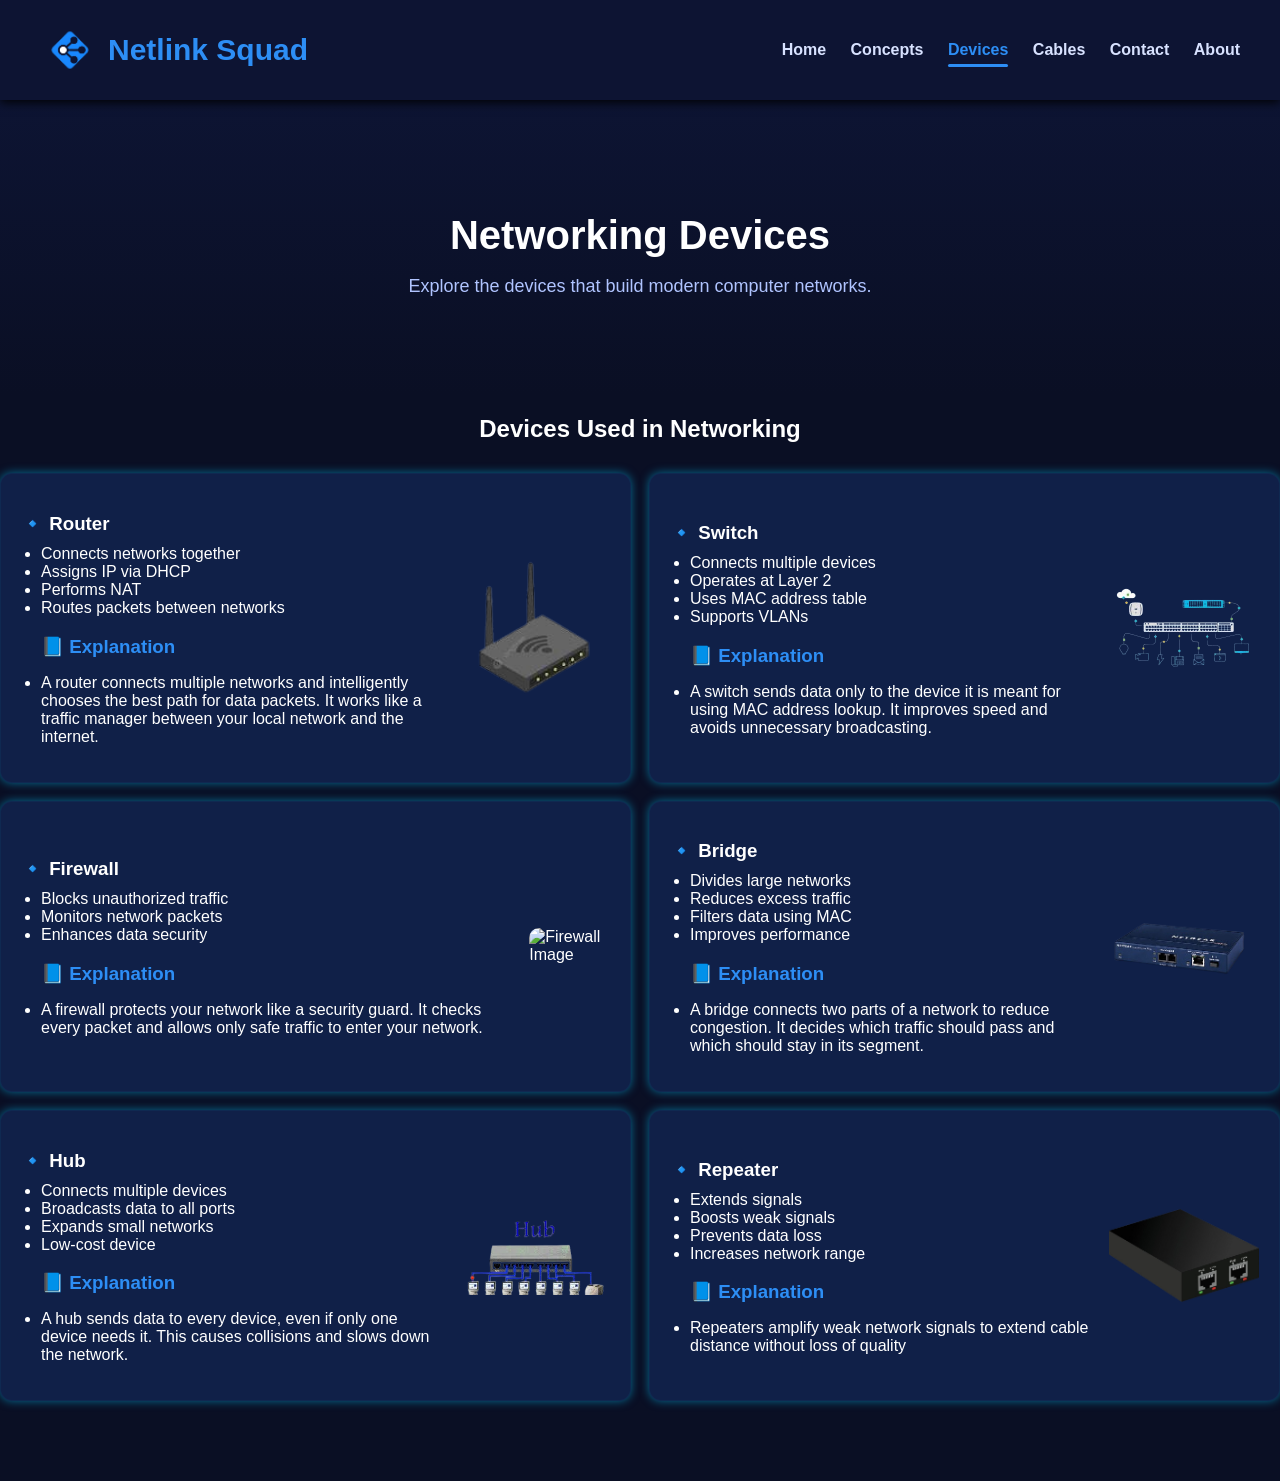
==== devices.html @ 97db8aad "Add files via upload" ====
<!DOCTYPE html>
<html lang="en">

<head>
    <meta charset="UTF-8">
    <meta name="viewport" content="width=device-width, initial-scale=1.0">
    <title>Networking Devices</title>
    <link rel="stylesheet" href="style.css">

    <style>
        .exp{
            color: #2D8EF5;
        }
        .req-card {
            display: flex;
            justify-content: space-between;
            align-items: center;
            padding: 20px;
            border-radius: 12px;
            background: #102048;
            box-shadow: 0px 0px 10px #00c8ff80;
        }

        .req-card img {
            width: 150px;
            border-radius: 10px;
            margin-left: 20px;
        }

        .req-card ul {
            margin: 0;
            padding-left: 20px;
        }

        .req-card h3 {
            margin-bottom: 10px;
        }

        /* Mobile view fix */
        @media (max-width: 700px) {
            .req-card {
                flex-direction: column;
                text-align: center;
            }

            .req-card img {
                margin: 15px auto 0;
            }
        }
    </style>
</head>

<body>

    <!-- Header -->
    <header>
        <div class="logo">
            <img src="logo.png" alt="Logo">
            <span>Netlink Squad</span>
        </div>
        <nav>
            <a href="index.html">Home</a>
            <a href="Concepts.html">Concepts</a>
            <a class="active" href="devices.html">Devices</a>
            <a href="cable.html">Cables</a>
            <a href="contact.html">Contact</a>
            <a href="about.html">About</a>
        </nav>
    </header>

    <section class="hero">
        <h1>Networking Devices</h1>
        <p>Explore the devices that build modern computer networks.</p>
    </section>

    <section class="network-guide">
        <h2>Devices Used in Networking</h2>

        <div class="requirement-grid">

            <!-- Router -->
            <div class="req-card">
                <div>
                    <h3>🔹 Router</h3>
                    <ul>
                        <li>Connects networks together</li>
                        <li>Assigns IP via DHCP</li>
                        <li>Performs NAT</li>
                        <li>Routes packets between networks</li>
                        <h3 class="exp">📘 Explanation </h3>
                        <li>
                            <p>A router connects multiple networks and intelligently chooses the best path
                                for data packets. It works like a traffic manager between your local network
                                and the internet.</p>
                        </li>
                    </ul>
                </div>
                <img src="router1.png" alt="Router Image">
            </div>
            
            <!-- Switch -->
            <div class="req-card">
                <div>
                    <h3>🔹 Switch</h3>
                    <ul>
                        <li>Connects multiple devices</li>
                        <li>Operates at Layer 2</li>
                        <li>Uses MAC address table</li>
                        <li>Supports VLANs</li>
                        <h3 class="exp">📘 Explanation</h3>
                        <li>
                            <p>A switch sends data only to the device it is meant for using MAC address lookup. It improves speed
                    and avoids unnecessary broadcasting.</p>
                        </li>
                    </ul>
                </div>
                <img src="switch1.png" alt="Switch Image">
            </div>
            
            <!-- Firewall -->
            <div class="req-card">
                <div>
                    <h3>🔹 Firewall</h3>
                    <ul>
                        <li>Blocks unauthorized traffic</li>
                        <li>Monitors network packets</li>
                        <li>Enhances data security</li>
                        <h3 class="exp">📘 Explanation</h3>
                        <li>
                            <p>A firewall protects your network like a security guard. It checks every packet and allows only safe
                    traffic to enter your network.</p>
                        </li>
                    </ul>
                </div>
                <img src="firewall2.jpg" alt="Firewall Image">
            </div>
            
            <!-- Bridge -->
            <div class="req-card">
                <div>
                    <h3>🔹 Bridge</h3>
                    <ul>
                        <li>Divides large networks</li>
                        <li>Reduces excess traffic</li>
                        <li>Filters data using MAC</li>
                        <li>Improves performance</li>
                        <h3 class="exp">📘 Explanation</h3>
                        <li>
                            <p>A bridge connects two parts of a network to reduce congestion. It decides which traffic should pass
                    and which should stay in its segment.</p>
                        </li>
                    </ul>
                </div>
                <img src="bridge1.png" alt="Bridge Image">
            </div>
            
            <!-- Hub -->
            <div class="req-card">
                <div>
                    <h3>🔹 Hub</h3>
                    <ul>
                        <li>Connects multiple devices</li>
                        <li>Broadcasts data to all ports</li>
                        <li>Expands small networks</li>
                        <li>Low-cost device</li>
                        <h3 class="exp">📘 Explanation</h3>
                        <li>
                            <p>A hub sends data to every device, even if only one device needs it. This causes collisions and slows
                    down the network.</p>
                        </li>
                    </ul>
                </div>
                <img src="hub1.png" alt="Hub Image">
            </div>
            
            <!-- Repeater -->
            <div class="req-card">
                <div>
                    <h3>🔹 Repeater</h3>
                    <ul>
                        <li>Extends signals</li>
                        <li>Boosts weak signals</li>
                        <li>Prevents data loss</li>
                        <li>Increases network range</li>
                        <h3 class="exp">📘 Explanation </h3>
                        <li>
                            <p>Repeaters amplify weak network signals to extend cable distance without loss of quality</p>
                        </li>
                    </ul>
                </div>
                <img src="repeater1.png" alt="Repeater Image">
            </div>
            
        </div>
    </section>
    

</body>

</html>
---- style.css ----
/* --------------------------------------------------
   GLOBAL STYLES
-------------------------------------------------- */
/* -------------------------------------
   BASE STYLING
-------------------------------------- */
body {
    margin: 0;
    padding: 0;
    background: #0a0f24;
    font-family: Arial, sans-serif;
    color: white;
     padding-top: 100px;
      padding-bottom: 80px; 
}

h1, h2, h3 {
    font-weight: bold;
}

/* ROOT COLORS */
:root{
    --bg:#050814;
    --panel:#0a1230;
    --accent:#00d0ff;
    --accent-2:#2be9ff;
    --muted:#b6c4ff;
    --card:#0f2144;
    --rounded:14px;
}

/* RESET */
* { box-sizing: border-box; }

/* -------------------------------------
   HEADER
-------------------------------------- */
/* -------------------------------------
   HEADER (UPDATED)
-------------------------------------- */
header {
    display: flex;
    justify-content: space-between;
    padding: 20px 40px;
    align-items: center;
    background: #0d1433;
    box-shadow: 0px 2px 10px #000;
    position: fixed;
    top: 0;
    width: 100%;
    z-index: 999;
}

header .logo {
    font-size: 30px;
    font-weight: bold;
    color: #2D8EF5;   /* SAME COLOR AS LOGO */
}

/* Simple logo without background, box, or shadow */
.logo {
    display: flex;
    align-items: center;
    gap: 8px;
    font-weight: 800;
    color: #2D8EF5;   /* SAME COLOR AS LOGO */
    font-size: 30px;
}

.logo img {
    width: 60px;
    height: 60px;
    object-fit: contain;
    background: none;
    box-shadow: none;
    border: none;
    border-radius: 0;
}



/* NAV LINKS UPDATED */
nav a {
    margin-left: 20px;
    text-decoration: none;
    color: #d8e2ff;
    font-size: 16px;
    font-weight: 600;        /* TEXT BOLDER */
    padding-bottom: 6px;     /* space for underline */
    position: relative;
    transition: 0.3s;
}

/* Hover underline */
nav a:hover::after {
    width: 100%;
}

nav a:hover {
    color: #2D8EF5;
}

/* White underline for active page */
nav a.active::after {
    content: "";
    position: absolute;
    bottom: -3px;
    left: 0;
    width: 100%;
    height: 3px;
    background: #2D8EF5;   /* ACTIVE PAGE LINE */
    border-radius: 2px;
}

/* Hover + active text color */
nav a.active {
    color: #2D8EF5;
}

/* Underline animation base */
nav a::after {
    content: "";
    position: absolute;
    bottom: -3px;
    left: 0;
    width: 0;
    height: 3px;
    background:  #2D8EF5;
    border-radius: 2px;
    transition: 0.3s;
}


/* -------------------------------------
   HERO SECTION
-------------------------------------- */
.hero {
    text-align: center;
    padding: 80px 20px;
    background: linear-gradient(180deg, #0d1433, #0a0f24);
}

.hero h1 {
    font-size: 40px;
    margin-bottom: 10px;
}

.hero p {
    font-size: 18px;
    color: #b0c4ff;
}

.container {
    width: 85%;
    max-width: 1100px;
    margin: auto;
}
/* Diagram Section */
.diagram-section {
    text-align: center;
    padding: 60px 20px;
}

.diagram-section h2 {
    font-size: 28px;
    margin-bottom: 40px;
}

/* Network Diagram */
.network-diagram {
    display: flex;
    justify-content: center;
    align-items: center;
    gap: 40px;
}

/* Devices */
.device {
    background: #131c3d;
    padding: 20px 35px;
    border-radius: 10px;
    font-size: 18px;
    box-shadow: 0px 0px 12px #00d0ff;
    animation: glow 2s infinite alternate;
}

/* Animated Lines */
.line {
    width: 130px;
    height: 4px;
    background: #00d0ff;
    position: relative;
    overflow: hidden;
}

.line::before {
    content: "";
    width: 25px;
    height: 4px;
    background: yellow;
    position: absolute;
    left: 0;
    animation: move 1.4s linear infinite;
}

/* Glow Animation */
@keyframes glow {
    0% { box-shadow: 0px 0px 5px #00d0ff; }
    100% { box-shadow: 0px 0px 20px #00d0ff; }
}

/* Packet Flow Animation */
@keyframes move {
    0% { left: 0; }
    100% { left: 130px; }
}

/* Responsive */
@media (max-width: 768px) {
    .network-diagram {
        flex-direction: column;
        gap: 20px;
    }
    .line {
        width: 4px;
        height: 80px;
    }
    .line::before {
        width: 4px;
        height: 20px;
        animation: move-vertical 1.3s linear infinite;
    }
}

@keyframes move-vertical {
    0% { top: 0; }
    100% { top: 80px; }
}

/* -------------------------------------
   HOMEPAGE TAB BUTTONS
-------------------------------------- */
.tabs-home {
    margin-top: 35px;
    display: flex;
    gap: 12px;
    flex-wrap: wrap;
}

.tab-btn {
    padding: 14px 22px;
    background: linear-gradient(180deg, rgba(255,255,255,0.04), rgba(255,255,255,0.02));
    border: 1px solid rgba(0,208,255,0.2);
    border-radius: 12px;
    color: var(--muted);
    font-weight: bold;
    text-decoration: none;
    font-size: 15px;
    box-shadow: 0 0 14px rgba(0,208,255,0.05);
    transition: 0.3s;
}

.tab-btn:hover {
    background: linear-gradient(180deg, var(--accent), var(--accent-2));
    color: #001;
    transform: translateY(-4px);
    box-shadow: 0 8px 28px rgba(0,208,255,0.25);
}

/* -------------------------------------
   PAGE CONTENT SECTIONS
-------------------------------------- */
.network-guide h2 {
    text-align: center;
}

.guide-box {
    background: var(--card);
    padding: 20px;
    border-radius: 12px;
     text-align: center;
    border: 1px solid rgba(0,208,255,0.05);
}
.guide-box ul {
    list-style-position: inside;   /* bullets text کے ساتھ center آئیں گے */
    padding: 0;
    margin: 0;
    text-align: center;            /* text center */
}


.guide-box h3 { color: var(--accent); }

.guide-box li {
    margin: 8px 8px;
    color: #d6e8ff;
   
    display: block;
   
}

/* -------------------------------------
   REQUIREMENTS PAGE GRID
-------------------------------------- */
.requirement-grid {
    margin-top: 30px;
    display: grid;
    grid-template-columns: repeat(2, 1fr);
    gap: 18px;
}

.req-card {
    background: var(--card);
    padding: 18px;
    border-radius: 12px;
    border: 1px solid rgba(0,208,255,0.05);
    box-shadow: 0 0 12px rgba(0,208,255,0.12);
    transition: 0.3s;
}

.req-card:hover {
    transform: scale(1.04);
    box-shadow: 0 0 25px rgba(0,208,255,0.4);
}

.req-card h4 {
    color: var(--accent);
    margin-bottom: 10px;
}

/* -------------------------------------
   ADVANCED DIAGRAM PAGE
-------------------------------------- */
.advanced-diagram h2 { color: var(--accent); }

.diagram-container { 
    display: flex; 
    flex-direction: column; 
    align-items: center; 
    gap: 20px; 
}

.device {
    background: #121c3d;
    padding: 18px 28px;
    border-radius: 10px;
}

.line-horizontal {
    width: 240px;
    height: 8px;
    background: linear-gradient(90deg,#003a55,var(--accent));
    border-radius: 8px;
    position: relative;
    overflow: hidden;
}

.packet {
    width: 18px;
    height: 8px;
    background: yellow;
    position: absolute;
    animation: movePacket 1.6s linear infinite;
}

@keyframes movePacket {
    0% { left: 0; }
    100% { left: 220px; }
}

/* -------------------------------------
   ABOUT PAGE
-------------------------------------- */
.about-box {
    background: var(--card);
    padding: 18px;
    border-radius: 12px;
    border: 1px solid rgba(0,208,255,0.05);
    color: var(--muted);
}

.about-box h3 { color: var(--accent); }

/* -------------------------------------
   RESPONSIVE
-------------------------------------- */
@media (max-width: 768px) {
    .requirement-grid {
        grid-template-columns: 1fr;
    }

    .tab-btn {
        width: 100%;
        text-align: center;
    }
}
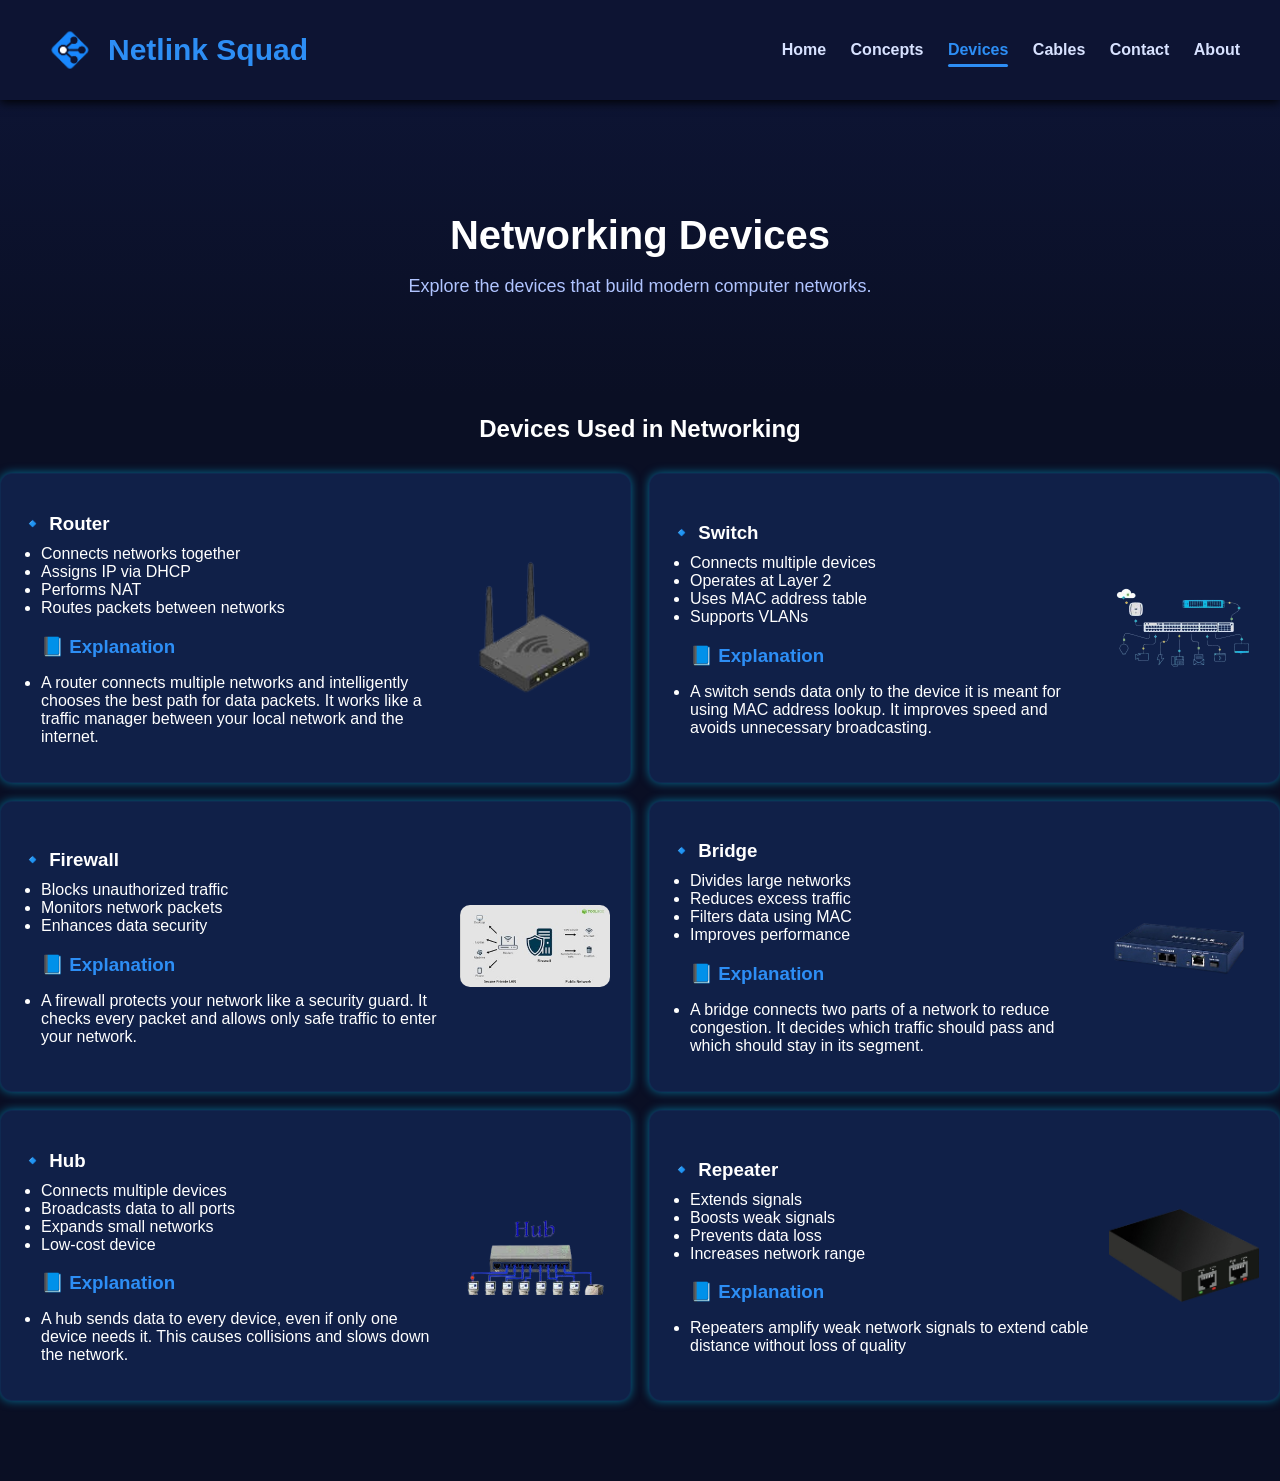
==== commit 807bfea4: "Fix HTML encoding issues in devices.html" ====
--- a/devices.html
+++ b/devices.html
@@ -132,7 +132,7 @@
                         </li>
                     </ul>
                 </div>
-                <img src="firewall2.jpg" alt="Firewall Image">
+                <img src="firewall.jpg.jpeg" alt="Firewall Image">
             </div>
             
             <!-- Bridge -->
@@ -197,4 +197,4 @@
 
 </body>
 
-</html>+</html>
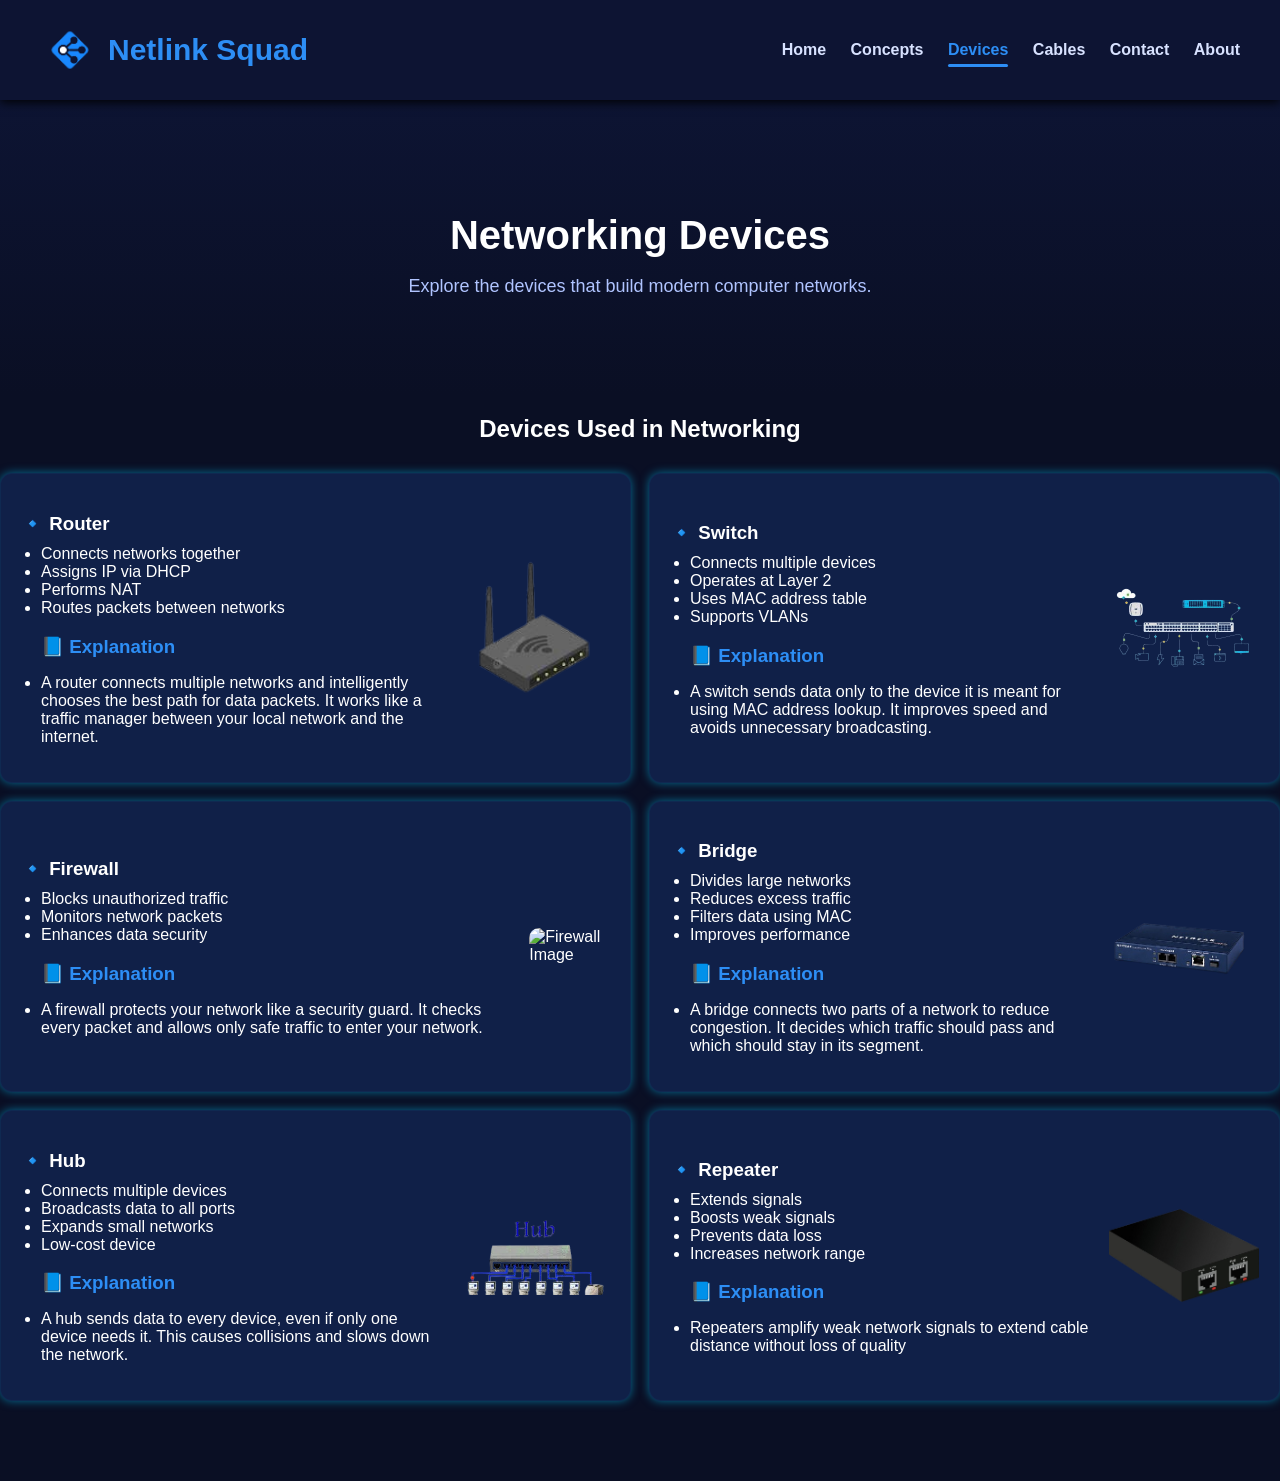
==== commit 9fefb92d: "Fix HTML formatting and update device descriptions" ====
--- a/devices.html
+++ b/devices.html
@@ -132,7 +132,7 @@
                         </li>
                     </ul>
                 </div>
-                <img src="firewall.jpg.jpeg" alt="Firewall Image">
+                <img src="firewalljpg.jpeg" alt="Firewall Image">
             </div>
             
             <!-- Bridge -->
